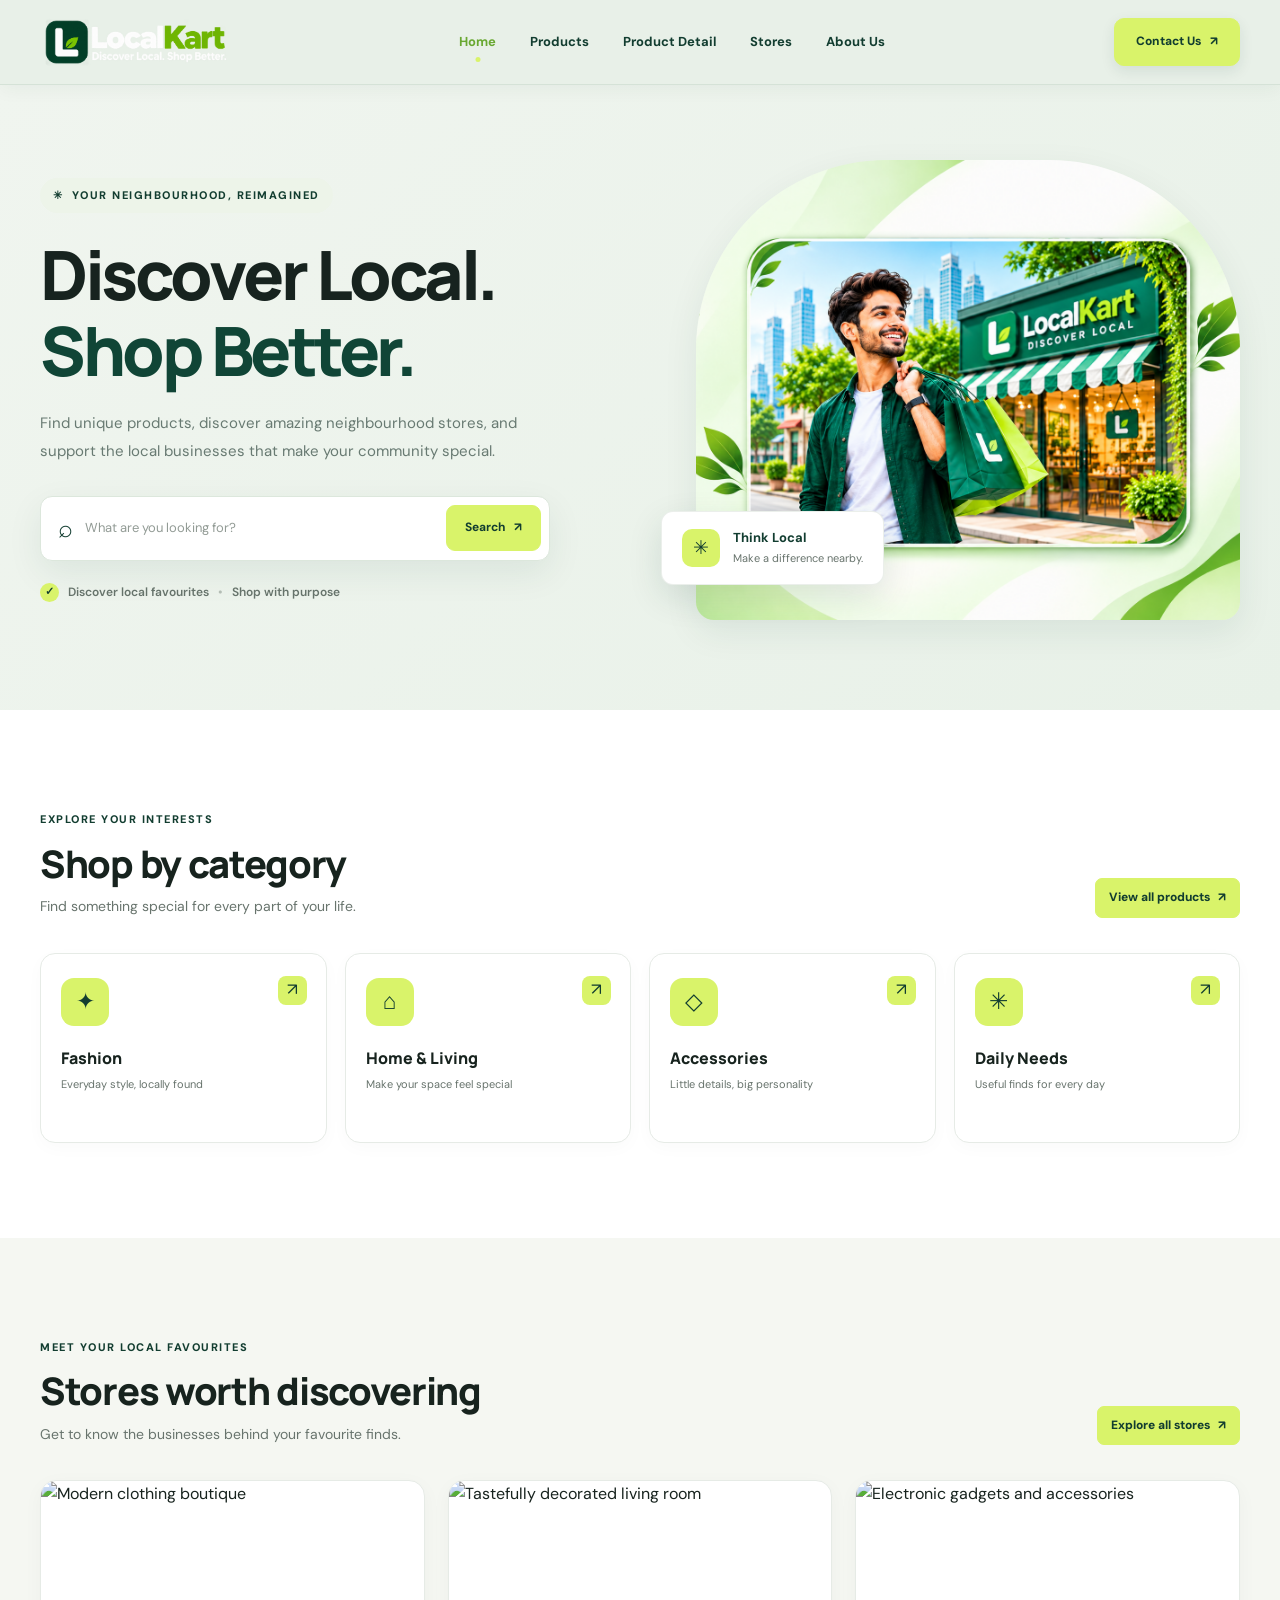
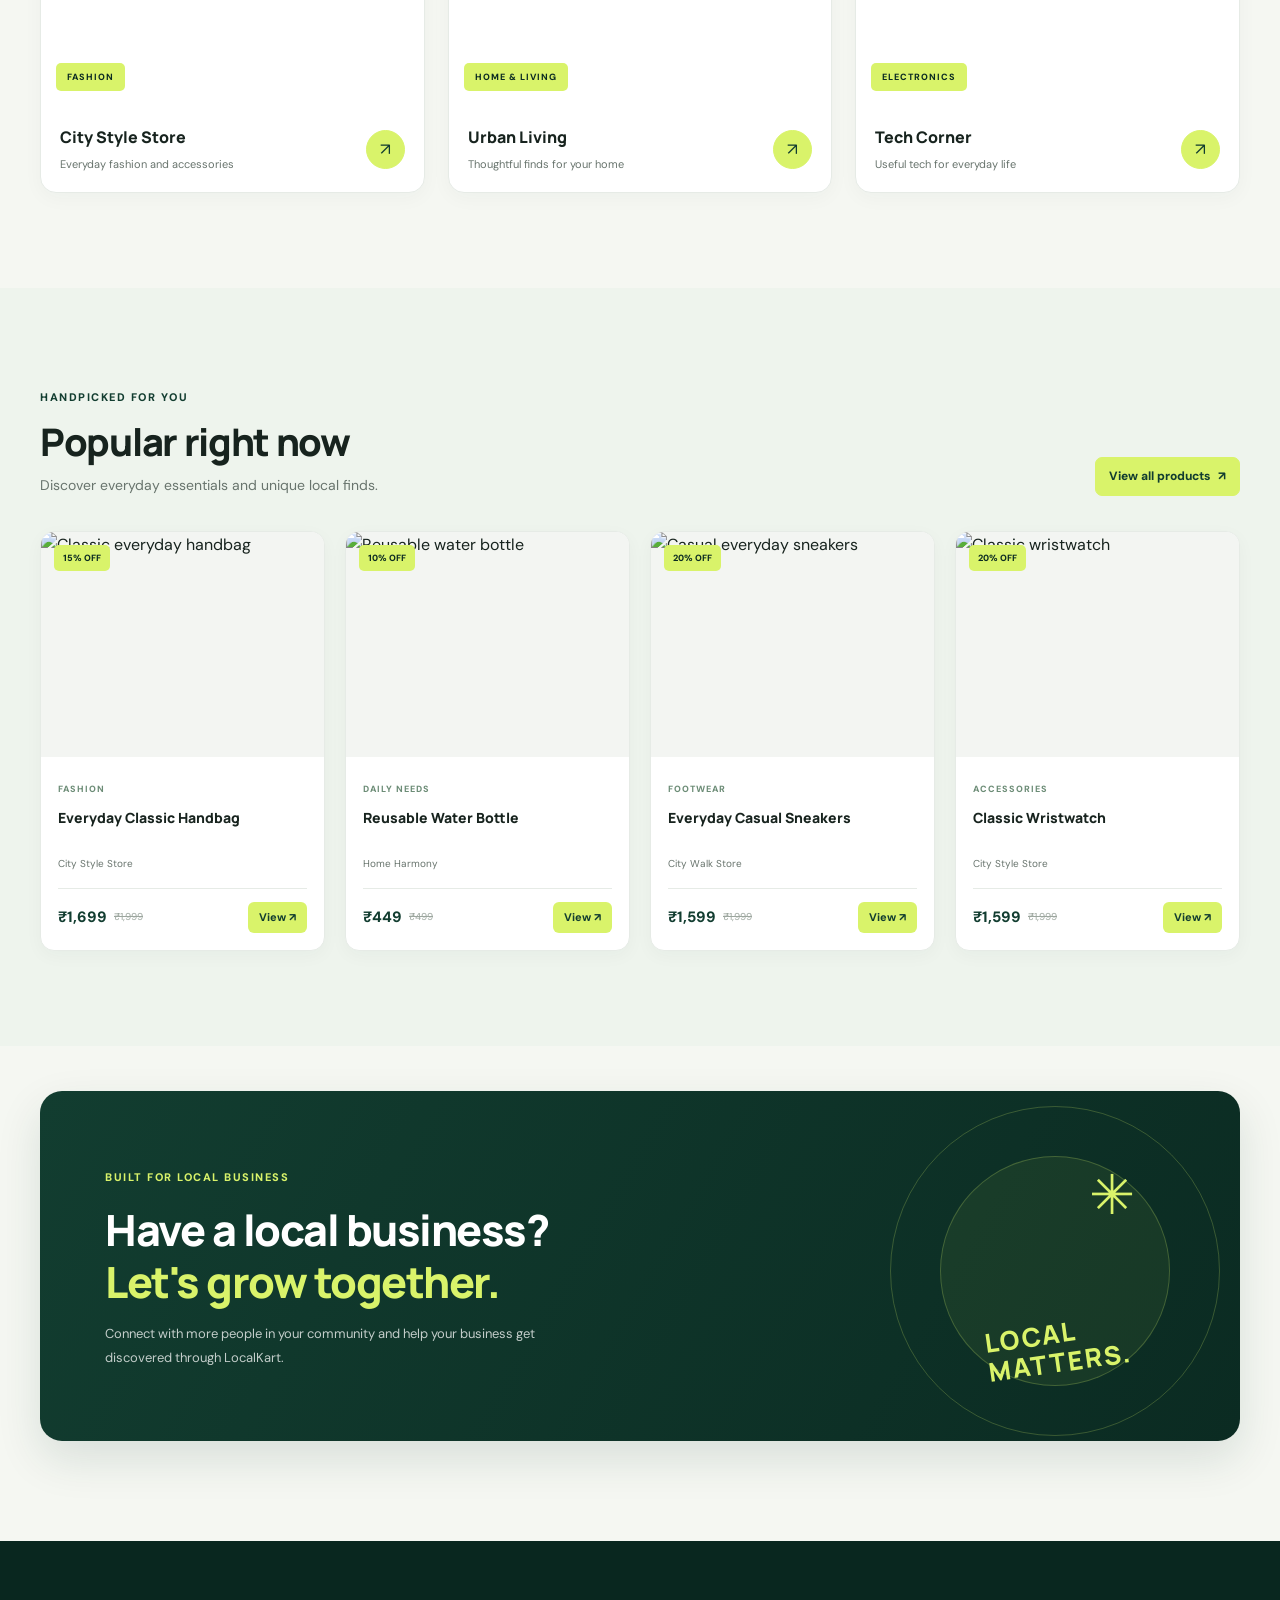
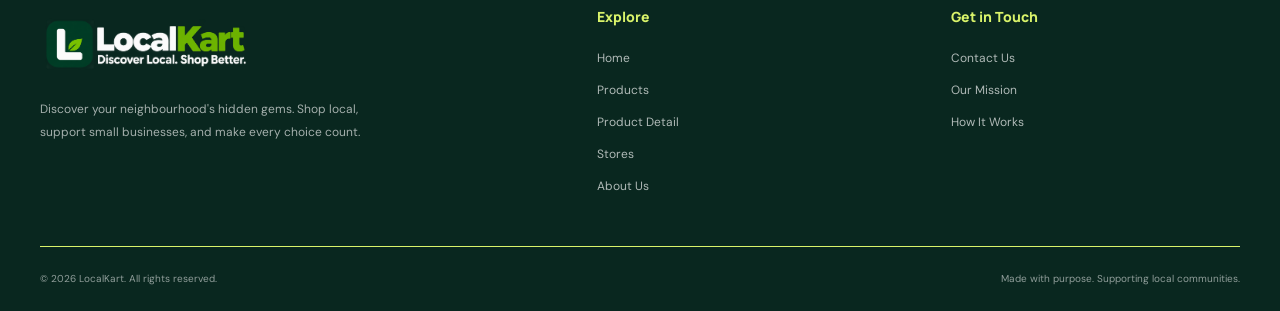
==== index.html @ 76fe4173 "local\ kart first commit" ====
<!DOCTYPE html>
<html lang="en">

<head>
  <meta charset="UTF-8">
  <meta name="viewport" content="width=device-width, initial-scale=1.0">

  <meta name="description" content="Discover LocalKart — explore local stores, discover unique products, and support businesses in your community.">

  <meta name="theme-color" content="#e8f0e8">

  <title>LocalKart — Discover Local. Shop Better.</title>

  <!-- GOOGLE FONTS -->
  <link rel="preconnect" href="https://fonts.googleapis.com">
  <link rel="preconnect" href="https://fonts.gstatic.com" crossorigin>

  <link href="https://fonts.googleapis.com/css2?family=DM+Sans:wght@400;500;600;700;800&family=Manrope:wght@400;500;600;700;800&display=swap" rel="stylesheet">

  <!-- MAIN CSS -->
  <link rel="stylesheet" href="./css/style.css">
</head>

<body>

  <!-- =====================================
       HEADER
  ====================================== -->

  <header class="site-header">

    <div class="container header-inner">

      <!-- LOGO — LEFT SIDE -->
      <a href="./index.html" class="brand" aria-label="LocalKart Home">

        <img
          src="./image/logo.png"
          alt="LocalKart"
          class="logo-img"
        >

      </a>

      <!-- MOBILE MENU CHECKBOX -->
      <input
        type="checkbox"
        id="menu-toggle"
        class="menu-check"
      >

      <!-- HAMBURGER — RIGHT SIDE -->
      <label
        for="menu-toggle"
        class="menu-toggle"
        aria-label="Toggle navigation menu"
      >

        <span></span>
        <span></span>
        <span></span>

      </label>

      <!-- NAVIGATION -->
      <nav
        class="nav-links"
        id="main-navigation"
        aria-label="Main navigation"
      >

        <a href="./index.html" class="active" aria-current="page">
          Home
        </a>

        <a href="./products.html">
          Products
        </a>

        <a href="./product-details.html">
          Product Detail
        </a>

        <a href="./stores.html">
          Stores
        </a>

        <a href="./about.html">
          About Us
        </a>

      </nav>

      <!-- CONTACT BUTTON -->
      <a href="./about.html#contact" class="nav-cta">
        Contact Us <span aria-hidden="true">↗</span>
      </a>

    </div>

  </header>


  <!-- =====================================
       MAIN CONTENT
  ====================================== -->

  <main>

    <!-- HERO SECTION -->
    <section class="hero-section">

      <div class="container hero-grid">

        <div class="hero-content">

          <span class="eyebrow">
            <span aria-hidden="true">✳</span>
            YOUR NEIGHBOURHOOD, REIMAGINED
          </span>

          <h1>
            Discover Local.<br>
            <span>Shop Better.</span>
          </h1>

          <p class="hero-description">
            Find unique products, discover amazing neighbourhood stores,
            and support the local businesses that make your community special.
          </p>

          <!-- SEARCH -->
          <form
            class="hero-search"
            action="./products.html"
            method="get"
            role="search"
          >

            <label class="visually-hidden" for="home-search">
              Search products
            </label>

            <span class="search-icon" aria-hidden="true">⌕</span>

            <input
              type="search"
              id="home-search"
              name="search"
              placeholder="What are you looking for?"
            >

            <button type="submit" class="button search-button">
              Search <span aria-hidden="true">↗</span>
            </button>

          </form>

          <!-- TRUST -->
          <div class="hero-trust">

            <span aria-hidden="true">✓</span>

            Discover local favourites

            <span class="trust-divider" aria-hidden="true">•</span>

            Shop with purpose

          </div>

        </div>


        <!-- HERO IMAGE -->
        <div class="hero-visual">

          <img
            src="./image/hero-image.png"
            alt="A collection of products from local businesses"
            class="hero-image"
            fetchpriority="high"
          >

          <div class="hero-image-note">

            <span class="note-icon" aria-hidden="true">✳</span>

            <div>

              <strong>Think Local</strong>

              <span>Make a difference nearby.</span>

            </div>

          </div>

        </div>

      </div>

    </section>


    <!-- =====================================
         PRODUCT CATEGORIES
    ====================================== -->

    <section class="categories-section section-padding">

      <div class="container">

        <div class="section-heading">

          <div>

            <span class="eyebrow">
              EXPLORE YOUR INTERESTS
            </span>

            <h2>Shop by category</h2>

            <p>
              Find something special for every part of your life.
            </p>

          </div>

          <a href="./products.html" class="text-link">
            View all products <span aria-hidden="true">↗</span>
          </a>

        </div>


        <div class="category-grid">

          <a href="./products.html?category=fashion" class="category-card">

            <div class="category-icon fashion-icon" aria-hidden="true">
              ✦
            </div>

            <h3>Fashion</h3>

            <p>Everyday style, locally found</p>

            <span class="category-arrow" aria-hidden="true">↗</span>

          </a>


          <a href="./products.html?category=home" class="category-card">

            <div class="category-icon home-icon" aria-hidden="true">
              ⌂
            </div>

            <h3>Home &amp; Living</h3>

            <p>Make your space feel special</p>

            <span class="category-arrow" aria-hidden="true">↗</span>

          </a>


          <a href="./products.html?category=accessories" class="category-card">

            <div class="category-icon accessories-icon" aria-hidden="true">
              ◇
            </div>

            <h3>Accessories</h3>

            <p>Little details, big personality</p>

            <span class="category-arrow" aria-hidden="true">↗</span>

          </a>


          <a href="./products.html?category=daily-needs" class="category-card">

            <div class="category-icon daily-icon" aria-hidden="true">
              ✳
            </div>

            <h3>Daily Needs</h3>

            <p>Useful finds for every day</p>

            <span class="category-arrow" aria-hidden="true">↗</span>

          </a>

        </div>

      </div>

    </section>


    <!-- =====================================
         FEATURED STORES
    ====================================== -->

    <section class="stores-section section-padding">

      <div class="container">

        <div class="section-heading">

          <div>

            <span class="eyebrow">
              MEET YOUR LOCAL FAVOURITES
            </span>

            <h2>Stores worth discovering</h2>

            <p>
              Get to know the businesses behind your favourite finds.
            </p>

          </div>

          <a href="./stores.html" class="text-link">
            Explore all stores <span aria-hidden="true">↗</span>
          </a>

        </div>


        <div class="featured-store-grid">

          <!-- STORE 1 -->
          <article class="featured-store-card">

            <a
              href="./stores.html"
              class="store-image-link"
              aria-label="Explore City Style Store"
            >

              <img
                src="https://images.unsplash.com/photo-1441986300917-64674bd600d8?auto=format&fit=crop&w=900&q=85"
                alt="Modern clothing boutique"
                loading="lazy"
              >

              <span class="store-tag">FASHION</span>

            </a>

            <div class="featured-store-info">

              <div>

                <h3>City Style Store</h3>

                <p>Everyday fashion and accessories</p>

              </div>

              <a
                href="./stores.html"
                class="round-arrow"
                aria-label="View stores"
              >
                ↗
              </a>

            </div>

          </article>


          <!-- STORE 2 -->
          <article class="featured-store-card">

            <a
              href="./stores.html"
              class="store-image-link"
              aria-label="Explore Urban Living"
            >

              <img
                src="https://images.unsplash.com/photo-1600210492486-724fe5c67fb0?auto=format&fit=crop&w=900&q=85"
                alt="Tastefully decorated living room"
                loading="lazy"
              >

              <span class="store-tag">HOME &amp; LIVING</span>

            </a>

            <div class="featured-store-info">

              <div>

                <h3>Urban Living</h3>

                <p>Thoughtful finds for your home</p>

              </div>

              <a
                href="./stores.html"
                class="round-arrow"
                aria-label="View stores"
              >
                ↗
              </a>

            </div>

          </article>


          <!-- STORE 3 -->
          <article class="featured-store-card">

            <a
              href="./stores.html"
              class="store-image-link"
              aria-label="Explore Tech Corner"
            >

              <img
                src="https://images.unsplash.com/photo-1498049794561-7780e7231661?auto=format&fit=crop&w=900&q=85"
                alt="Electronic gadgets and accessories"
                loading="lazy"
              >

              <span class="store-tag">ELECTRONICS</span>

            </a>

            <div class="featured-store-info">

              <div>

                <h3>Tech Corner</h3>

                <p>Useful tech for everyday life</p>

              </div>

              <a
                href="./stores.html"
                class="round-arrow"
                aria-label="View stores"
              >
                ↗
              </a>

            </div>

          </article>

        </div>

      </div>

    </section>


    <!-- =====================================
         POPULAR PRODUCTS
    ====================================== -->

    <section class="products-section section-padding">

      <div class="container">

        <div class="section-heading">

          <div>

            <span class="eyebrow">
              HANDPICKED FOR YOU
            </span>

            <h2>Popular right now</h2>

            <p>
              Discover everyday essentials and unique local finds.
            </p>

          </div>

          <a href="./products.html" class="text-link">
            View all products <span aria-hidden="true">↗</span>
          </a>

        </div>


        <div class="popular-product-grid">

          <!-- PRODUCT 1 -->
          <article class="product-card">

            <a
              href="./product-details.html?product=handbag"
              class="product-image-link"
              aria-label="View Everyday Classic Handbag"
            >

              <img
                src="https://images.unsplash.com/photo-1584917865442-de89df76afd3?auto=format&fit=crop&w=700&q=85"
                alt="Classic everyday handbag"
                loading="lazy"
              >

              <span class="discount-badge">15% OFF</span>

            </a>

            <div class="product-card-info">

              <span class="product-category">FASHION</span>

              <h3>
                <a href="./product-details.html?product=handbag">
                  Everyday Classic Handbag
                </a>
              </h3>

              <p class="product-store">City Style Store</p>

              <div class="product-price-row">

                <div class="product-price">

                  <strong>₹1,699</strong>

                  <del>₹1,999</del>

                </div>

                <a
                  href="./product-details.html?product=handbag"
                  class="product-view-link"
                >
                  View ↗
                </a>

              </div>

            </div>

          </article>


          <!-- PRODUCT 2 -->
          <article class="product-card">

            <a
              href="./product-details.html?product=bottle"
              class="product-image-link"
              aria-label="View Reusable Water Bottle"
            >

              <img
                src="https://images.unsplash.com/photo-1602143407151-7111542de6e8?auto=format&fit=crop&w=700&q=85"
                alt="Reusable water bottle"
                loading="lazy"
              >

              <span class="discount-badge">10% OFF</span>

            </a>

            <div class="product-card-info">

              <span class="product-category">DAILY NEEDS</span>

              <h3>
                <a href="./product-details.html?product=bottle">
                  Reusable Water Bottle
                </a>
              </h3>

              <p class="product-store">Home Harmony</p>

              <div class="product-price-row">

                <div class="product-price">

                  <strong>₹449</strong>

                  <del>₹499</del>

                </div>

                <a
                  href="./product-details.html?product=bottle"
                  class="product-view-link"
                >
                  View ↗
                </a>

              </div>

            </div>

          </article>


          <!-- PRODUCT 3 -->
          <article class="product-card">

            <a
              href="./product-details.html?product=sneakers"
              class="product-image-link"
              aria-label="View Everyday Casual Sneakers"
            >

              <img
                src="https://images.unsplash.com/photo-1542291026-7eec264c27ff?auto=format&fit=crop&w=700&q=85"
                alt="Casual everyday sneakers"
                loading="lazy"
              >

              <span class="discount-badge">20% OFF</span>

            </a>

            <div class="product-card-info">

              <span class="product-category">FOOTWEAR</span>

              <h3>
                <a href="./product-details.html?product=sneakers">
                  Everyday Casual Sneakers
                </a>
              </h3>

              <p class="product-store">City Walk Store</p>

              <div class="product-price-row">

                <div class="product-price">

                  <strong>₹1,599</strong>

                  <del>₹1,999</del>

                </div>

                <a
                  href="./product-details.html?product=sneakers"
                  class="product-view-link"
                >
                  View ↗
                </a>

              </div>

            </div>

          </article>


          <!-- PRODUCT 4 -->
          <article class="product-card">

            <a
              href="./product-details.html?product=watch"
              class="product-image-link"
              aria-label="View Classic Wristwatch"
            >

              <img
                src="https://images.unsplash.com/photo-1523275335684-37898b6baf30?auto=format&fit=crop&w=700&q=85"
                alt="Classic wristwatch"
                loading="lazy"
              >

              <span class="discount-badge">20% OFF</span>

            </a>

            <div class="product-card-info">

              <span class="product-category">ACCESSORIES</span>

              <h3>
                <a href="./product-details.html?product=watch">
                  Classic Wristwatch
                </a>
              </h3>

              <p class="product-store">City Style Store</p>

              <div class="product-price-row">

                <div class="product-price">

                  <strong>₹1,599</strong>

                  <del>₹1,999</del>

                </div>

                <a
                  href="./product-details.html?product=watch"
                  class="product-view-link"
                >
                  View ↗
                </a>

              </div>

            </div>

          </article>

        </div>

      </div>

    </section>


    <!-- =====================================
         LOCAL BUSINESS CTA
    ====================================== -->

    <section class="business-cta-section section-padding">

      <div class="container">

        <div class="business-cta">

          <div class="business-cta-content">

            <span class="eyebrow">
              BUILT FOR LOCAL BUSINESS
            </span>

            <h2>
              Have a local business?<br>
              <span>Let's grow together.</span>
            </h2>

            <p>
              Connect with more people in your community and help your
              business get discovered through LocalKart.
            </p>

          </div>


          <div class="business-cta-decoration" aria-hidden="true">

            <span class="decoration-circle circle-one"></span>

            <span class="decoration-circle circle-two"></span>

            <span class="decoration-star">✳</span>

            <span class="decoration-label">
              LOCAL<br>MATTERS.
            </span>

          </div>

        </div>

      </div>

    </section>

  </main>


  <!-- =====================================
       FOOTER
  ====================================== -->

  <footer class="site-footer">

    <div class="container">

      <div class="footer-main">

        <!-- FOOTER BRAND -->
        <div class="footer-brand">

          <a href="./index.html" aria-label="LocalKart Home">

            <img
              src="./image/logo.png"
              alt="LocalKart"
              class="footer-logo"
              loading="lazy"
            >

          </a>

          <p>
            Discover your neighbourhood's hidden gems.
            Shop local, support small businesses, and make every choice count.
          </p>

        </div>


        <!-- FOOTER EXPLORE -->
        <div class="footer-links">

          <h3>Explore</h3>

          <a href="./index.html">Home</a>

          <a href="./products.html">Products</a>

          <a href="./product-details.html">Product Detail</a>

          <a href="./stores.html">Stores</a>

          <a href="./about.html">About Us</a>

        </div>


        <!-- FOOTER CONTACT -->
        <div class="footer-links">

          <h3>Get in Touch</h3>

          <a href="./about.html#contact">Contact Us</a>

          <a href="./about.html#mission">Our Mission</a>

          <a href="./about.html#how-it-works">How It Works</a>

        </div>

      </div>


      <!-- COPYRIGHT -->
      <div class="footer-bottom">

        <p>
          © 2026 LocalKart. All rights reserved.
        </p>

        <p>
          Made with purpose. Supporting local communities.
        </p>

      </div>

    </div>

  </footer>

</body>

</html>
---- css/style.css ----
/* =========================================
   LOCALKART — HOME PAGE STYLESHEET
   Clean, Professional & Responsive
========================================= */

/* 1. DESIGN SYSTEM */
:root {
  --primary: #123d30;
  --primary-dark: #0b2b22;
  --primary-light: #eaf2ed;
  --accent: #d9f36a;

  --text: #17231e;
  --text-light: #68746d;
  --white: #ffffff;
  --background: #f8faf7;
  --border: #e6ebe6;

  --font-body: "DM Sans", sans-serif;
  --font-heading: "Manrope", sans-serif;

  --container: 1200px;
  --radius: 18px;
  --shadow: 0 12px 35px rgba(18, 61, 48, 0.08);
}

/* 2. RESET & GLOBAL */
* {
  margin: 0;
  padding: 0;
  box-sizing: border-box;
}

html {
  scroll-behavior: smooth;
}

body {
  font-family: var(--font-body);
  color: var(--text);
  background: #f5f7f2;
  line-height: 1.6;
  overflow-x: hidden;
}

img {
  display: block;
  max-width: 100%;
}

a {
  color: inherit;
  text-decoration: none;
}

button,
input {
  font: inherit;
}

button,
a {
  -webkit-tap-highlight-color: transparent;
}

.container {
  width: min(var(--container), calc(100% - 48px));
  margin-inline: auto;
}

.section-padding {
  padding: 95px 0;
}

.visually-hidden {
  position: absolute;
  width: 1px;
  height: 1px;
  padding: 0;
  margin: -1px;
  overflow: hidden;
  clip: rect(0, 0, 0, 0);
  white-space: nowrap;
  border: 0;
}

/* 3. BUTTONS & COMMON ELEMENTS */
.button {
  display: inline-flex;
  align-items: center;
  justify-content: center;
  gap: 9px;
  border: none;
  border-radius: 9px;
  background: var(--primary);
  color: var(--white);
  font-weight: 700;
  padding: 13px 22px;
  cursor: pointer;
  transition: 0.25s ease;
}

.button:hover {
  background: var(--primary-dark);
  transform: translateY(-2px);
}

.eyebrow {
  display: inline-flex;
  align-items: center;
  gap: 8px;
  color: var(--primary);
  font-size: 11px;
  font-weight: 800;
  letter-spacing: 1.5px;
  line-height: 1.5;
}

.section-heading {
  display: flex;
  align-items: flex-end;
  justify-content: space-between;
  gap: 25px;
  margin-bottom: 35px;
}

.section-heading h2 {
  margin-top: 10px;
  font-family: var(--font-heading);
  font-size: clamp(27px, 3vw, 38px);
  font-weight: 800;
  letter-spacing: -1.3px;
  line-height: 1.2;
}

.section-heading p {
  margin-top: 9px;
  color: var(--text-light);
  font-size: 14px;
}

.text-link {
  display: inline-flex;
  align-items: center;
  gap: 8px;
  flex-shrink: 0;
  color: var(--primary);
  font-size: 13px;
  font-weight: 700;
  transition: 0.2s ease;
}

.text-link:hover {
  gap: 13px;
  color: #39775e;
}

/* 4. HEADER */
.site-header {
  position: sticky;
  top: 0;
  z-index: 1000;
  width: 100%;
  background: rgba(232, 240, 232, 0.96);
  border-bottom: 1px solid #d5e2d7;
  box-shadow: 0 4px 18px rgba(18, 61, 48, 0.05);
  backdrop-filter: blur(14px);
}

.header-inner {
  min-height: 84px;
  display: flex;
  align-items: center;
  justify-content: space-between;
  gap: 25px;
}

.brand {
  display: flex;
  align-items: center;
  flex-shrink: 0;
}

.logo-img {
  width: 190px;
  height: 65px;
  object-fit: contain;
  object-position: left center;
}

.nav-links {
  display: flex;
  align-items: center;
  justify-content: center;
  gap: 34px;
}

.nav-links a {
  position: relative;
  color: #123d30;
  font-size: 13px;
  font-weight: 700;
  transition: 0.2s ease;
}

.nav-links a:hover,
.nav-links a.active {
  color: #69a832;
}

.nav-links a.active::after {
  position: absolute;
  content: "";
  width: 5px;
  height: 5px;
  left: 50%;
  bottom: -10px;
  border-radius: 50%;
  background: var(--accent);
  transform: translateX(-50%);
}

.nav-cta {
  display: inline-flex;
  align-items: center;
  justify-content: center;
  gap: 9px;
  padding: 13px 21px;
  border: 1px solid #d9f36a;
  border-radius: 10px;
  background: #d9f36a;
  color: #123d30;
  font-size: 12px;
  font-weight: 800;
  box-shadow: 0 5px 14px rgba(18, 61, 48, 0.10);
  transition: all 0.3s ease;
  flex-shrink: 0;
}

.nav-cta:hover {
  background: #123d30;
  color: #ffffff;
  border-color: #123d30;
  transform: translateY(-2px);
}

.nav-cta:hover span {
  color: #d9f36a;
}

/* HAMBURGER — DESKTOP HIDDEN */
.menu-check {
  display: none;
}

.menu-toggle {
  display: none;
}

/* 5. HERO SECTION */
.hero-section {
  position: relative;
  padding: 75px 0 90px;
  background: linear-gradient(
    135deg,
    #f0f5ef 0%,
    #e8f1e8 100%
  );
  overflow: hidden;
}

.hero-grid {
  display: grid;
  grid-template-columns: 1fr 0.92fr;
  align-items: center;
  gap: 65px;
}

.hero-content {
  max-width: 570px;
}

.hero-content .eyebrow {
  padding: 9px 13px;
  border-radius: 30px;
  background: #edf4e9;
}

.hero-content h1 {
  margin-top: 23px;
  font-family: var(--font-heading);
  font-size: clamp(45px, 5.5vw, 68px);
  font-weight: 800;
  letter-spacing: -3.5px;
  line-height: 1.12;
  color: #17231f;
}

.hero-content h1 span {
  color: #104536;
}

.hero-description {
  max-width: 490px;
  margin-top: 22px;
  color: #687a72;
  font-size: 15px;
  line-height: 1.85;
}

.hero-search {
  display: flex;
  align-items: center;
  gap: 12px;
  width: 100%;
  max-width: 510px;
  min-height: 65px;
  margin-top: 30px;
  padding: 7px 8px 7px 17px;
  background: var(--white);
  border: 1px solid #dce7dc;
  border-radius: 12px;
  box-shadow: 0 12px 35px rgba(18, 61, 48, 0.08);
}

.hero-search:focus-within {
  border-color: #91aa83;
  box-shadow: 0 0 0 4px rgba(145, 170, 131, 0.13);
}

.search-icon {
  color: var(--primary);
  font-size: 25px;
  line-height: 1;
}

.hero-search input {
  width: 100%;
  min-width: 0;
  border: none;
  outline: none;
  background: transparent;
  color: var(--text);
  font-size: 13px;
}

.hero-search input::placeholder {
  color: #929b95;
}

.search-button {
  min-width: 95px;
  padding: 12px 17px;
  font-size: 12px;
}

.hero-trust {
  display: flex;
  align-items: center;
  flex-wrap: wrap;
  gap: 9px;
  margin-top: 22px;
  color: #66736b;
  font-size: 12px;
  font-weight: 600;
}

.hero-trust > span:first-child {
  display: inline-grid;
  place-items: center;
  width: 19px;
  height: 19px;
  border-radius: 50%;
  background: var(--accent);
  color: var(--primary);
  font-size: 11px;
}

.trust-divider {
  color: #b4bdb5;
}

.hero-visual {
  position: relative;
  min-width: 0;
}

.hero-image {
  width: 100%;
  height: 460px;
  object-fit: cover;
  border-radius: 190px 190px 18px 18px;
  box-shadow: var(--shadow);
}

.hero-image-note {
  position: absolute;
  left: -35px;
  bottom: 35px;
  display: flex;
  align-items: center;
  gap: 13px;
  padding: 16px 20px;
  border: 1px solid rgba(230, 235, 230, 0.8);
  border-radius: 12px;
  background: var(--white);
  box-shadow: 0 12px 35px rgba(18, 61, 48, 0.12);
}

.note-icon {
  display: grid;
  place-items: center;
  width: 38px;
  height: 38px;
  border-radius: 10px;
  background: var(--accent);
  color: var(--primary);
  font-size: 19px;
}

.hero-image-note div {
  display: flex;
  flex-direction: column;
  gap: 2px;
}

.hero-image-note strong {
  color: var(--primary);
  font-size: 13px;
}

.hero-image-note div span {
  color: var(--text-light);
  font-size: 11px;
}

/* 6. CATEGORIES */
.categories-section {
  background: #ffffff;
}

.category-grid {
  display: grid;
  grid-template-columns: repeat(4, minmax(0, 1fr));
  gap: 18px;
}

.category-card {
  position: relative;
  min-height: 190px;
  padding: 24px 20px;
  border: 1px solid var(--border);
  border-radius: 15px;
  background: var(--white);
  box-shadow: 0 5px 18px rgba(18, 61, 48, 0.025);
  transition: 0.25s ease;
}

.category-card:hover {
  transform: translateY(-6px);
  border-color: #b9cfb9;
  box-shadow: 0 16px 35px rgba(18, 61, 48, 0.09);
}

.category-icon {
  display: grid;
  place-items: center;
  width: 48px;
  height: 48px;
  margin-bottom: 20px;
  border-radius: 13px;
  font-size: 23px;
}

.fashion-icon {
  background: #f7e9e6;
  color: #a75d4c;
}

.home-icon {
  background: #e8f0e7;
  color: #477455;
}

.accessories-icon {
  background: #f2eafa;
  color: #8962a5;
}

.daily-icon {
  background: #f8f1dc;
  color: #a17b2b;
}

.category-card h3 {
  font-family: var(--font-heading);
  font-size: 16px;
  font-weight: 800;
}

.category-card p {
  margin-top: 5px;
  padding-right: 12px;
  color: var(--text-light);
  font-size: 11px;
}

.category-arrow {
  position: absolute;
  top: 22px;
  right: 19px;
  color: #9aa69d;
  font-size: 17px;
  transition: 0.2s ease;
}

.category-card:hover .category-arrow {
  color: var(--primary);
  transform: translate(3px, -3px);
}

/* 7. FEATURED STORES */
.stores-section {
  background: #f5f7f2;
}

.featured-store-grid {
  display: grid;
  grid-template-columns: repeat(3, minmax(0, 1fr));
  gap: 23px;
}

.featured-store-card {
  min-width: 0;
  overflow: hidden;
  border: 1px solid var(--border);
  border-radius: 16px;
  background: var(--white);
  box-shadow: 0 5px 20px rgba(18, 61, 48, 0.035);
  transition: 0.25s ease;
}

.featured-store-card:hover {
  transform: translateY(-5px);
  box-shadow: 0 16px 35px rgba(18, 61, 48, 0.10);
}

.store-image-link {
  position: relative;
  display: block;
  height: 225px;
  overflow: hidden;
}

.store-image-link img {
  width: 100%;
  height: 100%;
  object-fit: cover;
  transition: transform 0.5s ease;
}

.featured-store-card:hover .store-image-link img {
  transform: scale(1.06);
}

.store-tag {
  position: absolute;
  left: 15px;
  bottom: 15px;
  padding: 7px 11px;
  border-radius: 5px;
  background: var(--accent);
  color: var(--primary-dark);
  font-size: 9px;
  font-weight: 800;
  letter-spacing: 1px;
}

.featured-store-info {
  display: flex;
  align-items: center;
  justify-content: space-between;
  gap: 12px;
  padding: 19px;
}

.featured-store-info h3 {
  font-family: var(--font-heading);
  font-size: 16px;
  font-weight: 800;
}

.featured-store-info p {
  margin-top: 5px;
  color: var(--text-light);
  font-size: 11px;
}

.round-arrow {
  display: grid;
  place-items: center;
  flex-shrink: 0;
  width: 39px;
  height: 39px;
  border: 1px solid var(--border);
  border-radius: 50%;
  color: var(--primary);
  font-size: 17px;
  transition: 0.25s ease;
}

.round-arrow:hover {
  background: var(--primary);
  color: var(--white);
  border-color: var(--primary);
}

/* 8. POPULAR PRODUCTS */
.products-section {
  background: #eef4ed;
}

.popular-product-grid {
  display: grid;
  grid-template-columns: repeat(4, minmax(0, 1fr));
  gap: 20px;
}

.product-card {
  min-width: 0;
  overflow: hidden;
  border: 1px solid var(--border);
  border-radius: 14px;
  background: var(--white);
  box-shadow: 0 5px 18px rgba(18, 61, 48, 0.035);
  transition: 0.25s ease;
}

.product-card:hover {
  transform: translateY(-5px);
  box-shadow: 0 16px 35px rgba(18, 61, 48, 0.10);
}

.product-image-link {
  position: relative;
  display: block;
  height: 225px;
  overflow: hidden;
  background: #f3f5f2;
}

.product-image-link img {
  width: 100%;
  height: 100%;
  object-fit: cover;
  transition: transform 0.5s ease;
}

.product-card:hover .product-image-link img {
  transform: scale(1.06);
}

.discount-badge {
  position: absolute;
  top: 13px;
  left: 13px;
  padding: 6px 9px;
  border-radius: 5px;
  background: var(--accent);
  color: var(--primary-dark);
  font-size: 9px;
  font-weight: 800;
}

.product-card-info {
  padding: 17px;
}

.product-category {
  color: #6c8c76;
  font-size: 9px;
  font-weight: 800;
  letter-spacing: 1px;
}

.product-card-info h3 {
  min-height: 44px;
  margin-top: 7px;
  font-family: var(--font-heading);
  font-size: 14px;
  font-weight: 800;
  line-height: 1.5;
}

.product-card-info h3 a:hover {
  color: #477455;
}

.product-store {
  margin-top: 5px;
  color: var(--text-light);
  font-size: 10px;
}

.product-price-row {
  display: flex;
  align-items: center;
  justify-content: space-between;
  gap: 8px;
  margin-top: 16px;
  padding-top: 13px;
  border-top: 1px solid var(--border);
}

.product-price {
  display: flex;
  align-items: center;
  flex-wrap: wrap;
  gap: 7px;
}

.product-price strong {
  color: var(--primary);
  font-size: 15px;
  font-weight: 800;
}

.product-price del {
  color: #9ca69e;
  font-size: 10px;
}

.product-view-link {
  flex-shrink: 0;
  color: var(--primary);
  font-size: 11px;
  font-weight: 800;
}

.product-view-link:hover {
  text-decoration: underline;
}

/* 9. LOCAL BUSINESS CTA */
.business-cta-section {
  padding-top: 45px;
  padding-bottom: 100px;
  background: #f5f7f2;
}

.business-cta {
  position: relative;
  display: flex;
  align-items: center;
  justify-content: space-between;
  min-height: 350px;
  padding: 55px 65px;
  overflow: hidden;
  border-radius: 22px;
  background: linear-gradient(120deg, #123d30 0%, #0b2b22 100%);
  color: var(--white);
  box-shadow: 0 18px 45px rgba(18, 61, 48, 0.12);
}

.business-cta-content {
  position: relative;
  z-index: 2;
  max-width: 590px;
}

.business-cta .eyebrow {
  color: var(--accent);
}

.business-cta h2 {
  margin-top: 15px;
  font-family: var(--font-heading);
  font-size: clamp(30px, 4vw, 43px);
  font-weight: 800;
  letter-spacing: -1.5px;
  line-height: 1.2;
}

.business-cta h2 span {
  color: var(--accent);
}

.business-cta-content p {
  max-width: 490px;
  margin-top: 15px;
  color: rgba(255, 255, 255, 0.75);
  font-size: 13px;
  line-height: 1.8;
}

.business-cta-button {
  display: none !important;
}

.business-cta-decoration {
  position: absolute;
  top: 0;
  right: 0;
  width: 42%;
  height: 100%;
  pointer-events: none;
}

.decoration-circle {
  position: absolute;
  display: block;
  border: 1px solid rgba(217, 243, 106, 0.22);
  border-radius: 50%;
}

.circle-one {
  width: 330px;
  height: 330px;
  top: 15px;
  right: 20px;
}

.circle-two {
  width: 230px;
  height: 230px;
  top: 65px;
  right: 70px;
  background: rgba(217, 243, 106, 0.06);
}

.decoration-star {
  position: absolute;
  top: 60px;
  right: 105px;
  color: var(--accent);
  font-size: 55px;
}

.decoration-label {
  position: absolute;
  right: 110px;
  bottom: 65px;
  color: var(--accent);
  font-family: var(--font-heading);
  font-size: 26px;
  font-weight: 800;
  line-height: 1.1;
  letter-spacing: 2px;
  transform: rotate(-8deg);
}

/* 10. FOOTER */
.site-footer {
  padding-top: 65px;
  background: #09271f;
  color: var(--white);
}

.footer-main {
  display: grid;
  grid-template-columns: 1.7fr 1fr 1fr;
  gap: 65px;
  padding-bottom: 50px;
}

.footer-brand {
  max-width: 370px;
}

.footer-logo {
  width: 210px;
  height: 75px;
  object-fit: contain;
  object-position: left center;
}

.footer-brand p {
  max-width: 330px;
  margin-top: 17px;
  color: rgba(255, 255, 255, 0.63);
  font-size: 12px;
  line-height: 1.9;
}

.footer-links {
  display: flex;
  flex-direction: column;
  align-items: flex-start;
  gap: 13px;
}

.footer-links h3 {
  margin-bottom: 7px;
  color: var(--accent);
  font-family: var(--font-heading);
  font-size: 14px;
  font-weight: 800;
}

.footer-links a {
  color: rgba(255, 255, 255, 0.68);
  font-size: 12px;
  transition: 0.2s ease;
}

.footer-links a:hover {
  color: var(--accent);
  transform: translateX(3px);
}

.footer-bottom {
  display: flex;
  align-items: center;
  justify-content: space-between;
  gap: 20px;
  min-height: 65px;
  border-top: 1px solid rgba(255, 255, 255, 0.13);
}

.footer-bottom p {
  color: rgba(255, 255, 255, 0.55);
  font-size: 10px;
}

/* =========================================
   RESPONSIVE DESIGN
========================================= */

/* TABLET */
@media (max-width: 1000px) {
  .header-inner {
    gap: 14px;
  }

  .logo-img {
    width: 155px;
  }

  .nav-links {
    gap: 16px;
  }

  .nav-links a {
    font-size: 12px;
  }

  .nav-cta {
    padding: 11px 14px;
  }

  .hero-grid {
    gap: 35px;
  }

  .hero-image {
    height: 390px;
  }

  .category-grid {
    grid-template-columns: repeat(2, minmax(0, 1fr));
  }

  .popular-product-grid {
    grid-template-columns: repeat(2, minmax(0, 1fr));
  }

  .product-image-link {
    height: 250px;
  }

  .footer-main {
    gap: 35px;
  }
}

/* =========================================
   MOBILE HEADER & NAVIGATION
   CSS ONLY — NO JAVASCRIPT
========================================= */

@media (max-width: 760px) {

  .section-padding {
    padding: 70px 0;
  }

  /* HEADER LAYOUT */

  .header-inner {
    position: relative;
    display: flex;
    flex-wrap: nowrap;
    align-items: center;
    justify-content: space-between;
    gap: 10px;
    min-height: 68px;
    padding-top: 5px;
    padding-bottom: 5px;
  }

  /* LOGO — LEFT */

  .brand {
    order: 1;
    display: flex;
    align-items: center;
    flex-shrink: 0;
    margin-right: auto;
  }

  .logo-img {
    width: 145px;
    height: 52px;
    object-fit: contain;
    object-position: left center;
  }

  /* HIDDEN CHECKBOX */

  .menu-check {
    display: block;
    position: absolute;
    width: 1px;
    height: 1px;
    opacity: 0;
    overflow: hidden;
    pointer-events: none;
  }

  /* HAMBURGER — RIGHT */

  .menu-toggle {
    order: 2;
    display: flex;
    flex-shrink: 0;
    flex-direction: column;
    align-items: center;
    justify-content: center;
    gap: 5px;

    width: 42px;
    height: 42px;

    margin-left: auto;
    margin-right: 2px;
    margin-top: 7px;

    padding: 9px;

    border: 1px solid #d5e2d7;
    border-radius: 9px;

    background: #ffffff;
    box-shadow: 0 4px 12px rgba(18, 61, 48, 0.08);

    cursor: pointer;
    z-index: 1002;
  }

  .menu-toggle span {
    display: block;
    width: 21px;
    height: 2.5px;
    border-radius: 5px;
    background: #123d30;
    transition: 0.3s ease;
  }

  .menu-toggle:hover {
    background: #edf3e8;
  }

  /* HAMBURGER TO CROSS */

  .menu-check:checked + .menu-toggle span:first-child {
    transform: translateY(7.5px) rotate(45deg);
  }

  .menu-check:checked + .menu-toggle span:nth-child(2) {
    opacity: 0;
  }

  .menu-check:checked + .menu-toggle span:last-child {
    transform: translateY(-7.5px) rotate(-45deg);
  }

  /* HIDE CONTACT BUTTON */

  .nav-cta {
    display: none;
  }

  /* NAVIGATION DROPDOWN */

  .nav-links {
    display: none;
    position: absolute;
    top: calc(100% + 5px);
    left: 0;
    right: 0;
    z-index: 1001;

    flex-direction: column;
    align-items: stretch;
    justify-content: flex-start;
    gap: 0;

    margin: 0;
    padding: 9px;

    border: 1px solid #dce7dc;
    border-radius: 12px;

    background: #ffffff;
    box-shadow: 0 12px 28px rgba(18, 61, 48, 0.12);
  }

  .menu-check:checked ~ .nav-links {
    display: flex;
  }

  .nav-links a {
    display: block;
    width: 100%;
    padding: 13px 12px;

    border-bottom: 1px solid #edf1ed;

    color: #123d30;
    font-size: 13px;
    font-weight: 700;
  }

  .nav-links a:last-child {
    border-bottom: none;
  }

  .nav-links a.active {
    color: #69a832;
  }

  .nav-links a.active::after {
    display: none;
  }

  .nav-links a:hover {
    padding-left: 17px;
    background: #edf3e8;
    color: #69a832;
  }

  .menu-check:focus-visible + .menu-toggle {
    outline: 2px solid #78914d;
    outline-offset: 3px;
  }

  /* HERO */

  .hero-section {
    padding: 55px 0 70px;
  }

  .hero-grid {
    grid-template-columns: 1fr;
    gap: 45px;
  }

  .hero-content {
    max-width: 100%;
  }

  .hero-content h1 {
    font-size: clamp(42px, 9vw, 58px);
    letter-spacing: -2px;
  }

  .hero-description {
    max-width: 550px;
  }

  .hero-visual {
    width: min(100%, 540px);
    margin-inline: auto;
  }

  .hero-image {
    height: 390px;
    border-radius: 150px 150px 18px 18px;
  }

  .hero-image-note {
    left: 12px;
  }

  /* FEATURED STORES */

  .featured-store-grid {
    grid-template-columns: repeat(2, minmax(0, 1fr));
  }

  .store-image-link {
    height: 190px;
  }

  /* BUSINESS CTA */

  .business-cta {
    padding: 45px 35px;
  }

  .business-cta-decoration {
    opacity: 0.45;
  }

  /* FOOTER */

  .footer-main {
    grid-template-columns: 1.4fr 1fr;
    gap: 35px;
  }

  .footer-brand {
    grid-column: 1 / -1;
  }
}

/* MOBILE — SMALL SCREENS */
@media (max-width: 520px) {

  .container {
    width: calc(100% - 32px);
  }

  .section-padding {
    padding: 58px 0;
  }

  .section-heading {
    align-items: flex-start;
    flex-direction: column;
    gap: 13px;
    margin-bottom: 25px;
  }

  .section-heading h2 {
    font-size: 27px;
  }

  .section-heading p {
    font-size: 12px;
  }

  .text-link {
    font-size: 12px;
  }

  /* HERO */

  .hero-section {
    padding: 45px 0 55px;
  }

  .hero-content h1 {
    margin-top: 18px;
    font-size: 43px;
    letter-spacing: -2px;
  }

  .hero-description {
    margin-top: 16px;
    font-size: 13px;
  }

  .hero-search {
    min-height: 58px;
    gap: 8px;
    padding-left: 12px;
  }

  .hero-search input {
    font-size: 11px;
  }

  .search-button {
    min-width: auto;
    padding: 11px 13px;
    font-size: 11px;
  }

  .hero-trust {
    font-size: 10px;
  }

  .hero-image {
    height: 310px;
    border-radius: 120px 120px 15px 15px;
  }

  .hero-image-note {
    bottom: 18px;
    gap: 9px;
    padding: 11px 13px;
  }

  .note-icon {
    width: 32px;
    height: 32px;
    font-size: 16px;
  }

  .hero-image-note strong {
    font-size: 11px;
  }

  .hero-image-note div span {
    font-size: 9px;
  }

  /* CATEGORIES */

  .category-grid {
    grid-template-columns: repeat(2, minmax(0, 1fr));
    gap: 12px;
  }

  .category-card {
    min-height: 160px;
    padding: 17px 13px;
  }

  .category-icon {
    width: 40px;
    height: 40px;
    margin-bottom: 14px;
    font-size: 19px;
  }

  .category-card h3 {
    font-size: 13px;
  }

  .category-card p {
    font-size: 10px;
  }

  .category-arrow {
    top: 15px;
    right: 13px;
    font-size: 14px;
  }

  /* FEATURED STORES */

  .featured-store-grid {
    grid-template-columns: 1fr;
    gap: 17px;
  }

  .store-image-link {
    height: 220px;
  }

  .featured-store-info {
    padding: 15px;
  }

  .featured-store-info h3 {
    font-size: 15px;
  }

  /* PRODUCTS */

  .popular-product-grid {
    grid-template-columns: repeat(2, minmax(0, 1fr));
    gap: 12px;
  }

  .product-image-link {
    height: 175px;
  }

  .product-card-info {
    padding: 12px;
  }

  .product-card-info h3 {
    min-height: 48px;
    font-size: 12px;
  }

  .product-price-row {
    align-items: flex-start;
    flex-direction: column;
    gap: 8px;
    margin-top: 12px;
  }

  .product-price strong {
    font-size: 13px;
  }

  .product-view-link {
    font-size: 10px;
  }

  .discount-badge {
    top: 9px;
    left: 9px;
    padding: 5px 7px;
    font-size: 8px;
  }

  /* BUSINESS CTA */

  .business-cta-section {
    padding-top: 25px;
    padding-bottom: 65px;
  }

  .business-cta {
    min-height: 330px;
    padding: 35px 23px;
    border-radius: 16px;
  }

  .business-cta h2 {
    font-size: 29px;
  }

  .business-cta-content p {
    font-size: 11px;
  }

  .business-cta-decoration {
    width: 100%;
    opacity: 0.22;
  }

  .circle-one {
    right: -120px;
  }

  .circle-two {
    right: -70px;
  }

  .decoration-star {
    right: 40px;
  }

  .decoration-label {
    right: 45px;
  }

  /* FOOTER */

  .site-footer {
    padding-top: 45px;
  }

  .footer-main {
    grid-template-columns: 1fr 1fr;
    gap: 30px 18px;
    padding-bottom: 35px;
  }

  .footer-brand {
    grid-column: 1 / -1;
  }

  .footer-logo {
    width: 185px;
    height: 65px;
  }

  .footer-brand p {
    font-size: 11px;
  }

  .footer-links h3 {
    font-size: 12px;
  }

  .footer-links a {
    font-size: 11px;
  }

  .footer-bottom {
    align-items: flex-start;
    flex-direction: column;
    justify-content: center;
    gap: 6px;
    padding: 15px 0;
  }

  .footer-bottom p {
    font-size: 9px;
  }
}

/* EXTRA SMALL MOBILE */
@media (max-width: 360px) {

  .container {
    width: calc(100% - 24px);
  }

  .logo-img {
    width: 125px;
  }

  .menu-toggle {
    width: 40px;
    height: 40px;
    margin-top: 7px;
  }

  .hero-content h1 {
    font-size: 36px;
  }

  .hero-image {
    height: 250px;
  }

  .category-card {
    padding: 14px 10px;
  }

  .product-image-link {
    height: 140px;
  }

  .product-card-info {
    padding: 9px;
  }

  .product-card-info h3 {
    font-size: 11px;
  }

  .footer-main {
    gap: 25px 12px;
  }
}

/* REDUCED MOTION */
@media (prefers-reduced-motion: reduce) {
  *,
  *::before,
  *::after {
    scroll-behavior: auto !important;
    transition-duration: 0.01ms !important;
    animation-duration: 0.01ms !important;
  }
}



/* =========================================
   LOCALKART — YELLOW & GREEN BUTTON UPDATES
========================================= */

/* SEARCH BUTTON */

.search-button {
    background: var(--accent);
    color: var(--primary);
    border: 1px solid var(--accent);
    transition: all 0.3s ease;
}

.search-button:hover {
    background: var(--primary);
    color: var(--white);
    border-color: var(--primary);
    transform: translateY(-2px);
}


/* VIEW ALL PRODUCTS & EXPLORE ALL STORES */

.text-link {
    display: inline-flex;
    align-items: center;
    justify-content: center;
    gap: 8px;

    padding: 10px 15px;

    border: 1px solid var(--accent);
    border-radius: 7px;

    background: var(--accent);
    color: var(--primary);

    font-size: 12px;
    font-weight: 800;

    transition: all 0.3s ease;
}

.text-link:hover {
    gap: 11px;

    background: var(--primary);
    color: var(--white);

    border-color: var(--primary);

    transform: translateY(-2px);
}


/* CATEGORY ICONS */

.category-icon {
    background: var(--accent);
    color: var(--primary);
}


/* REMOVE OLD CATEGORY ICON COLORS */

.fashion-icon,
.home-icon,
.accessories-icon,
.daily-icon {
    background: var(--accent);
    color: var(--primary);
}


/* CATEGORY ARROW */

.category-arrow {
    color: var(--primary);
}

.category-card:hover .category-arrow {
    color: var(--primary);
}


/* MOBILE BUTTON ADJUSTMENT */

@media (max-width: 520px) {

    .text-link {
        padding: 9px 12px;
        font-size: 11px;
    }

}
/* =========================================
   LOCALKART — YELLOW ARROW & VIEW DESIGN
========================================= */

/* VIEW ALL PRODUCTS / EXPLORE ALL STORES */

.text-link {
  display: inline-flex;
  align-items: center;
  justify-content: center;
  gap: 8px;
  padding: 9px 13px;
  border-radius: 7px;
  background: #d9f36a;
  color: #123d30;
  font-weight: 800;
  transition: all 0.25s ease;
}

.text-link:hover {
  background: #123d30;
  color: #d9f36a;
  gap: 11px;
}

/* CATEGORY ARROWS */

.category-arrow {
  display: grid;
  place-items: center;
  width: 29px;
  height: 29px;
  border-radius: 8px;
  background: #d9f36a;
  color: #123d30;
  transition: all 0.25s ease;
}

.category-card:hover .category-arrow {
  background: #123d30;
  color: #d9f36a;
}

/* STORE ROUND ARROWS */

.round-arrow {
  background: #d9f36a;
  border: 1px solid #d9f36a;
  color: #123d30;
  transition: all 0.25s ease;
}

.round-arrow:hover {
  background: #123d30;
  border-color: #123d30;
  color: #d9f36a;
}

/* PRODUCT VIEW LINK */

.product-view-link {
  display: inline-flex;
  align-items: center;
  justify-content: center;
  gap: 5px;
  padding: 7px 11px;
  border-radius: 6px;
  background: #d9f36a;
  color: #123d30;
  font-size: 11px;
  font-weight: 800;
  transition: all 0.25s ease;
}

.product-view-link:hover {
  background: #123d30;
  color: #d9f36a;
  text-decoration: none;
}







/* FOOTER BOTTOM LINE — YELLOW */

.footer-bottom {
  border-top: 1px solid var(--accent);
}







/* GREEN HOVER — WHITE TEXT */

.search-button:hover,
.text-link:hover,
.product-view-link:hover {
    color: #ffffff !important;
}

.product-view-link:hover span {
    color: #d9f36a !important;
}

.category-arrow:hover,
.round-arrow:hover {
    background: #123d30 !important;
    color: #ffffff !important;
}

.category-arrow:hover span,
.round-arrow:hover span {
    color: #ffffff !important;
}


/* CATEGORY CARD — HOVER ARROW WHITE */

.category-card:hover .category-arrow {
    background: #0b2b22 !important;
    color: #ffffff !important;
}

.category-card:hover .category-arrow span {
    color: #ffffff !important;
}
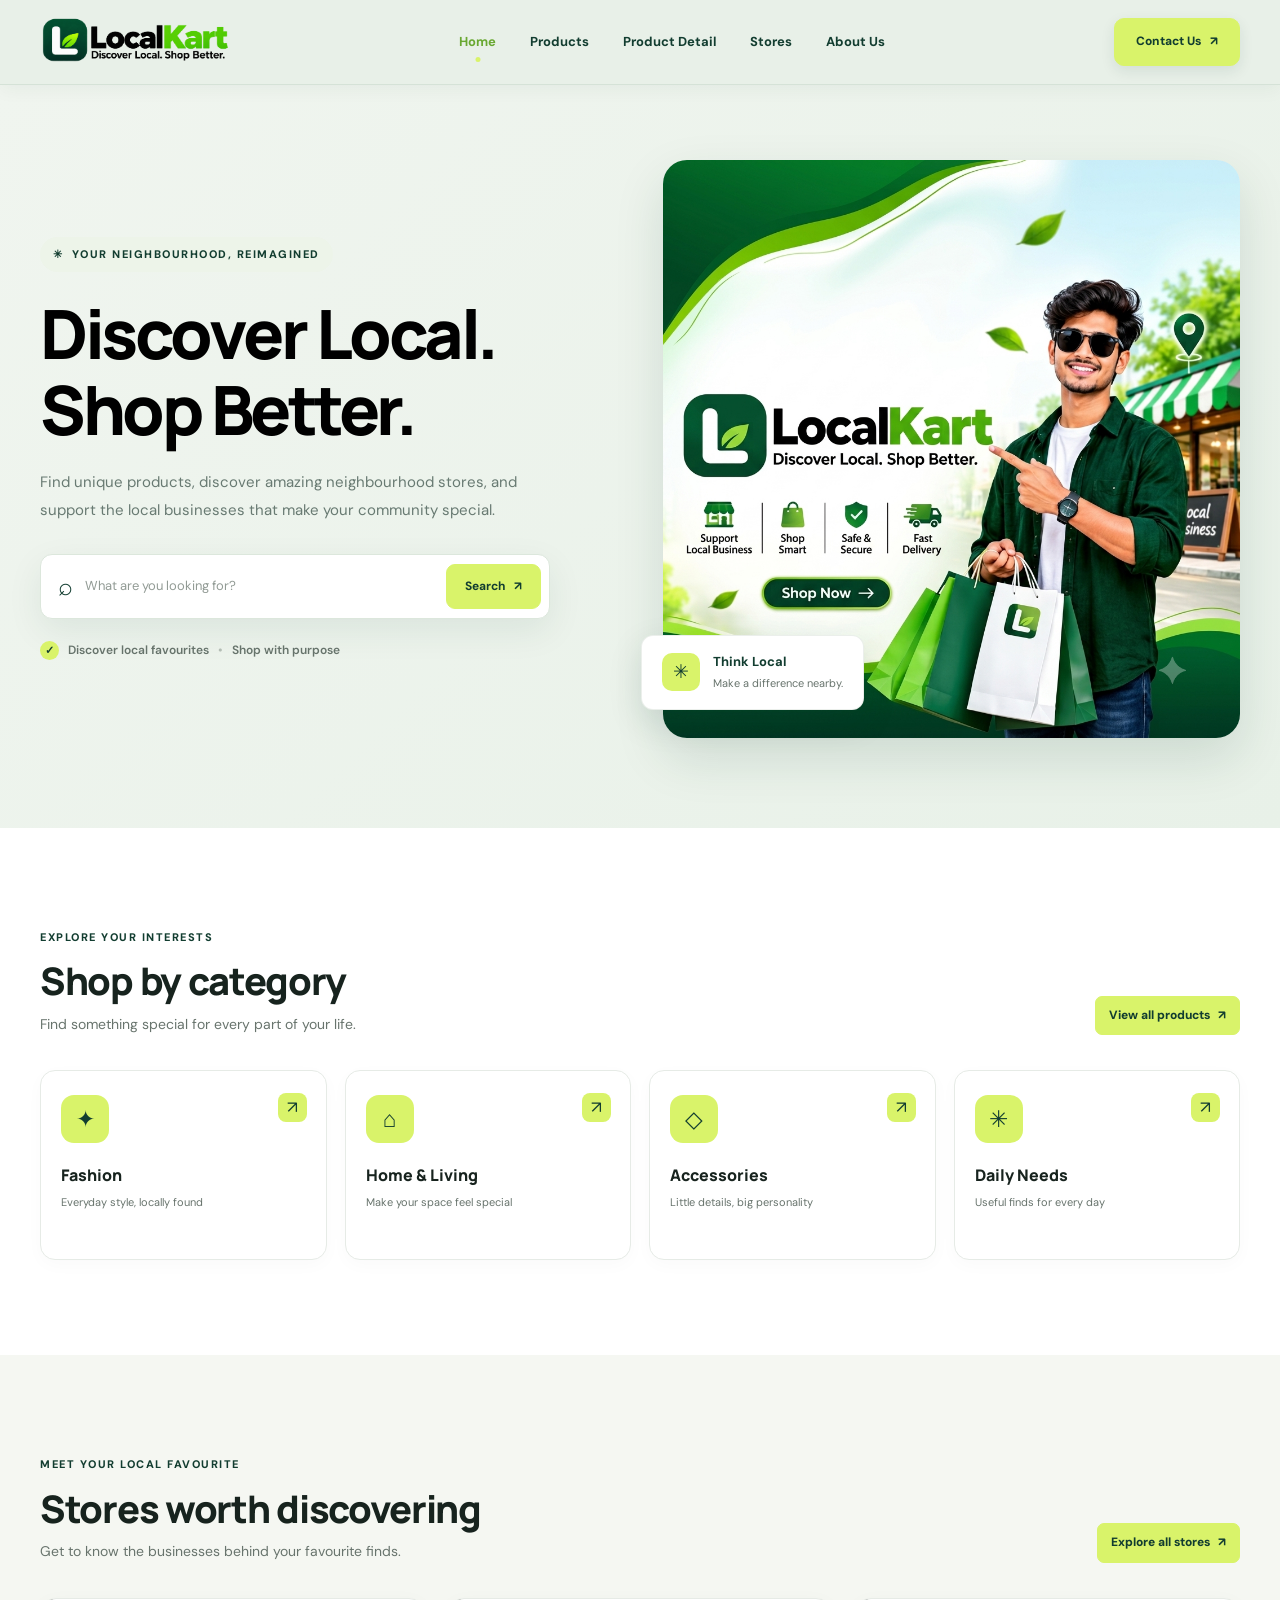
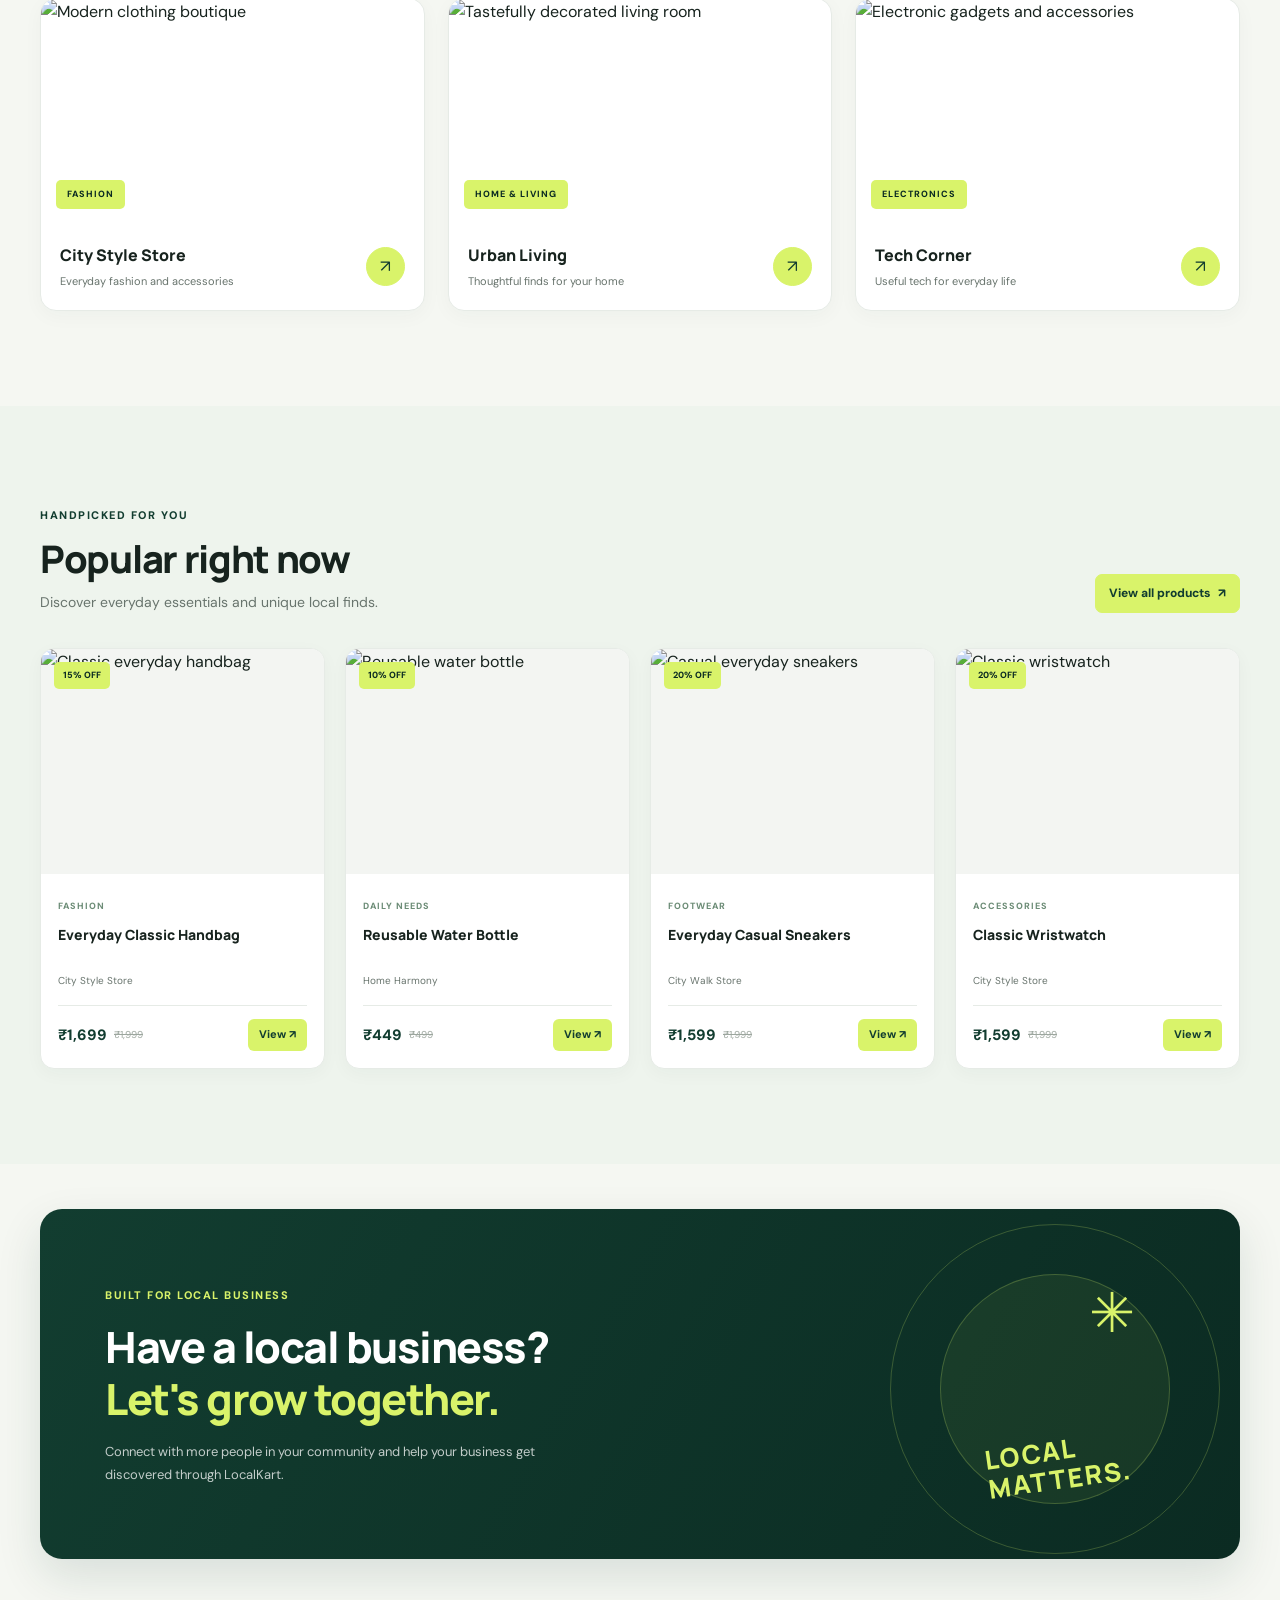
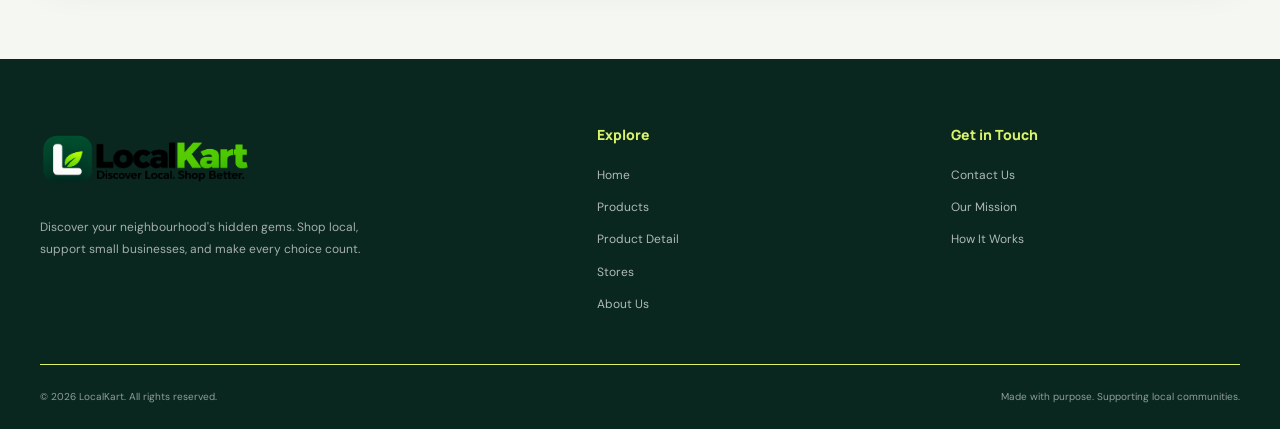
==== commit b54533aa: "Update LocalKart homepage, design and images" ====
--- a/index.html
+++ b/index.html
@@ -316,7 +316,7 @@
           <div>
 
             <span class="eyebrow">
-              MEET YOUR LOCAL FAVOURITES
+              MEET YOUR LOCAL FAVOURITE
             </span>
 
             <h2>Stores worth discovering</h2>
--- a/css/style.css
+++ b/css/style.css
@@ -1784,4 +1784,159 @@
 
 .category-card:hover .category-arrow span {
     color: #ffffff !important;
+}
+
+
+
+
+
+/* LOCALKART HERO IMAGE — SQUARE FIT FIX */
+
+.hero-visual {
+    width: 100%;
+    max-width: 650px;
+    margin-inline: auto;
+    overflow: hidden;
+}
+
+.hero-image {
+    display: block;
+    width: 100%;
+    aspect-ratio: 1 / 1;
+    height: auto;
+    object-fit: contain;
+    object-position: center;
+    border-radius: 18px;
+    box-shadow: var(--shadow);
+}
+
+/* TABLET */
+@media (max-width: 1000px) {
+    .hero-image {
+        height: auto;
+    }
+}
+
+/* MOBILE */
+@media (max-width: 760px) {
+    .hero-visual {
+        width: min(100%, 500px);
+    }
+
+    .hero-image {
+        height: auto;
+        border-radius: 18px;
+    }
+}
+
+/* SMALL MOBILE */
+@media (max-width: 520px) {
+    .hero-image {
+        height: auto;
+        border-radius: 15px;
+    }
+}
+
+/* Hero Heading - Both Lines Black */
+.hero-content h1,
+.hero-content h1 span {
+    color: #000000 !important;
+}
+
+
+
+
+
+
+
+/* =========================================
+   LOCALKART — PREMIUM HERO DESIGN
+========================================= */
+
+/* HERO LAYOUT */
+.hero-grid {
+    grid-template-columns: 1fr 1fr;
+    align-items: center;
+    gap: 45px;
+}
+
+/* HERO HEADING — BOTH BLACK */
+.hero-content h1,
+.hero-content h1 span {
+    color: #000000 !important;
+}
+
+/* HERO IMAGE AREA */
+.hero-visual {
+    position: relative;
+    width: 100%;
+    max-width: 680px;
+    margin-inline: auto;
+    overflow: visible;
+}
+
+/* HERO IMAGE */
+.hero-image {
+    display: block;
+    width: 100%;
+    height: auto;
+    aspect-ratio: 1 / 1;
+    object-fit: contain;
+    object-position: center;
+    border-radius: 24px;
+    box-shadow: 0 20px 50px rgba(18, 61, 48, 0.13);
+}
+
+/* IMAGE NOTE */
+.hero-image-note {
+    left: -22px;
+    bottom: 28px;
+    z-index: 2;
+}
+
+/* TABLET */
+@media (max-width: 1000px) {
+    .hero-grid {
+        grid-template-columns: 1fr 0.95fr;
+        gap: 25px;
+    }
+
+    .hero-visual {
+        max-width: 520px;
+    }
+}
+
+/* MOBILE */
+@media (max-width: 760px) {
+    .hero-grid {
+        grid-template-columns: 1fr;
+        gap: 35px;
+    }
+
+    .hero-visual {
+        width: min(100%, 540px);
+    }
+
+    .hero-image {
+        width: 100%;
+        height: auto;
+        aspect-ratio: 1 / 1;
+        border-radius: 20px;
+    }
+
+    .hero-image-note {
+        left: 12px;
+        bottom: 18px;
+    }
+}
+
+/* SMALL MOBILE */
+@media (max-width: 520px) {
+    .hero-visual {
+        width: 100%;
+    }
+
+    .hero-image {
+        border-radius: 15px;
+    }
 }
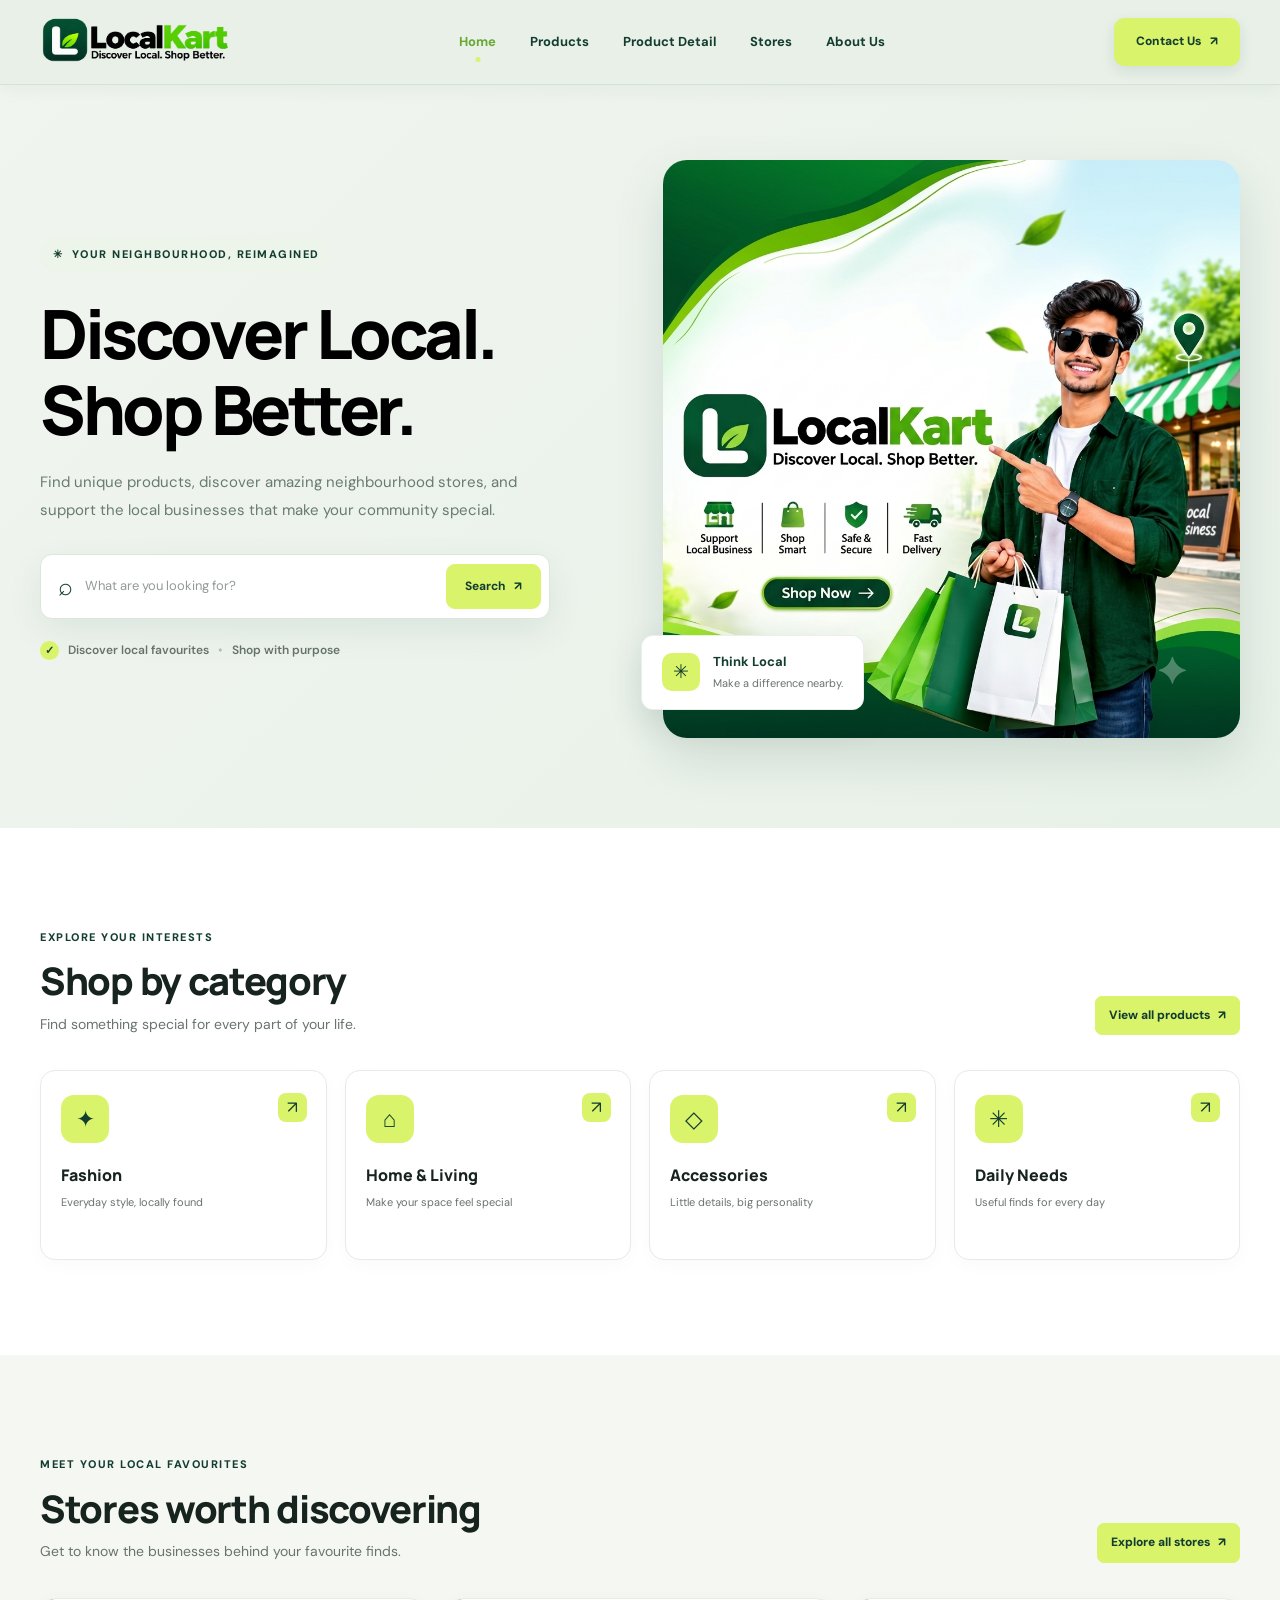
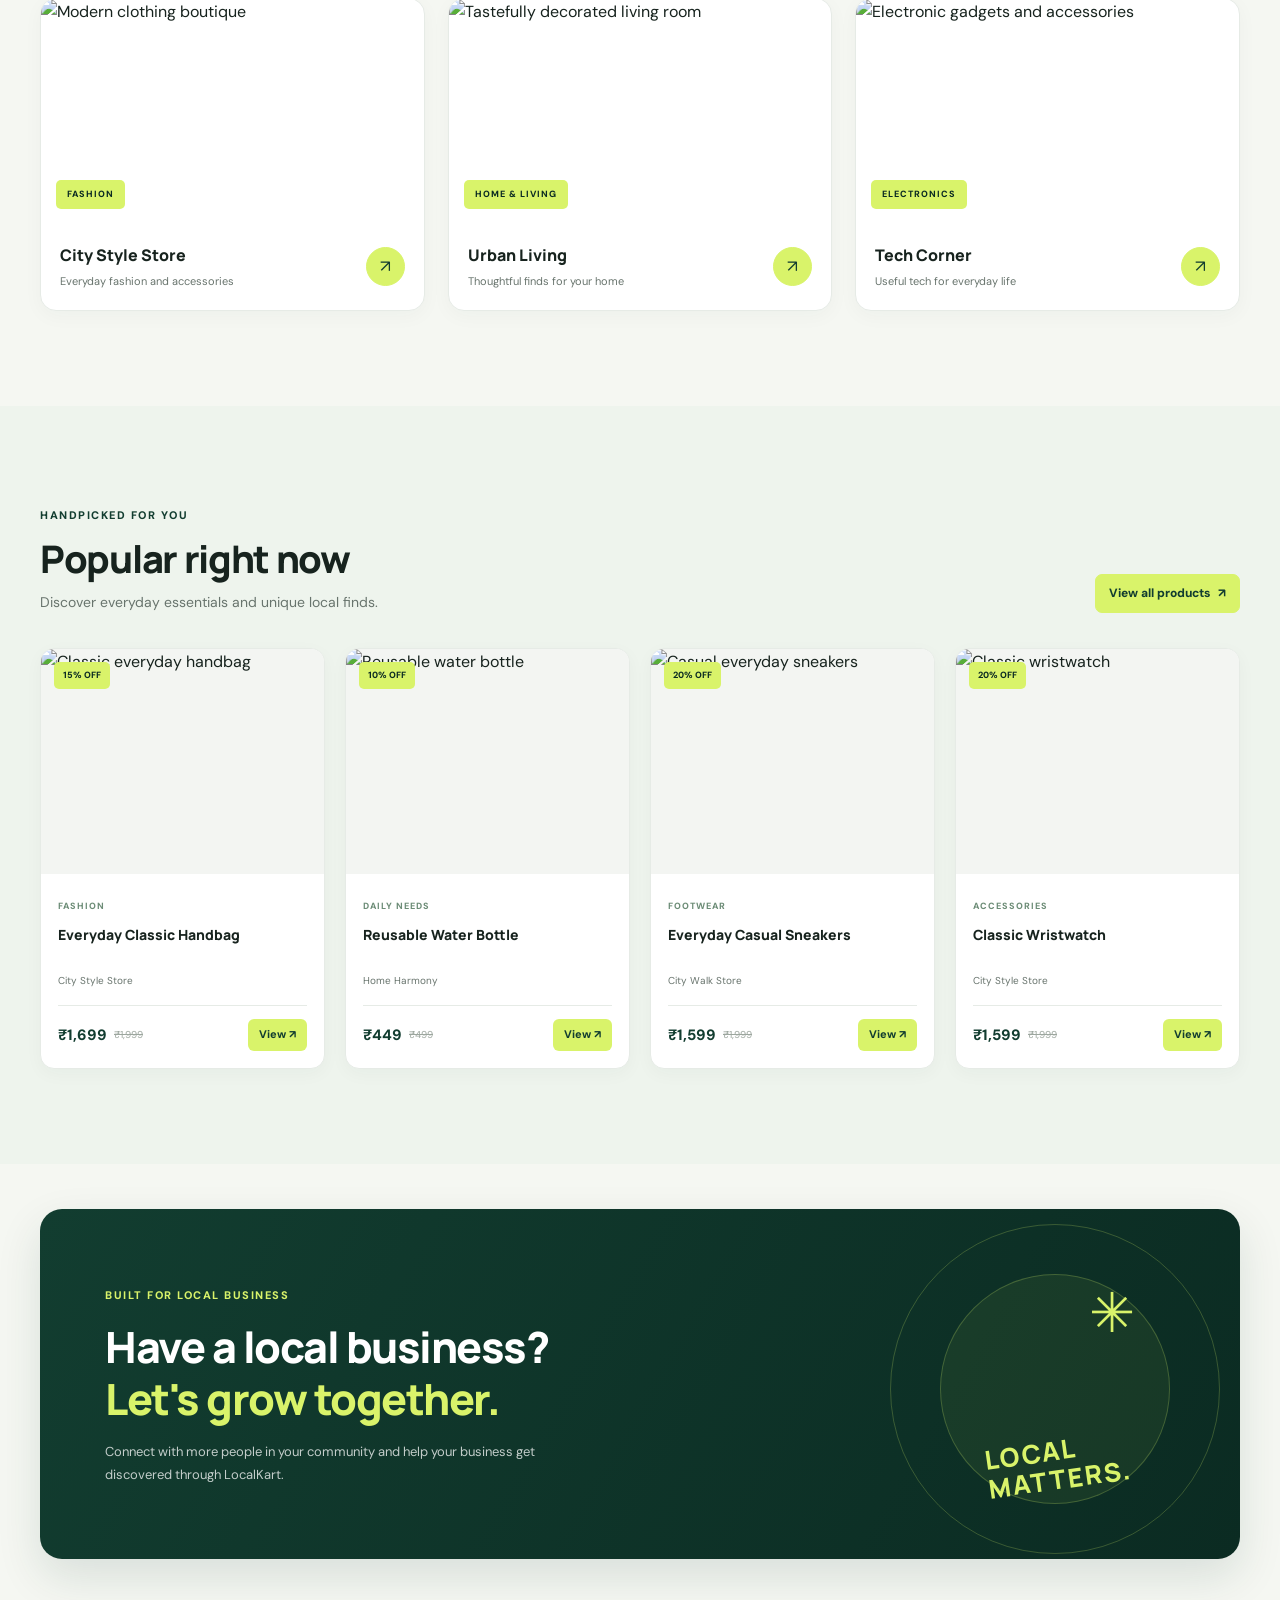
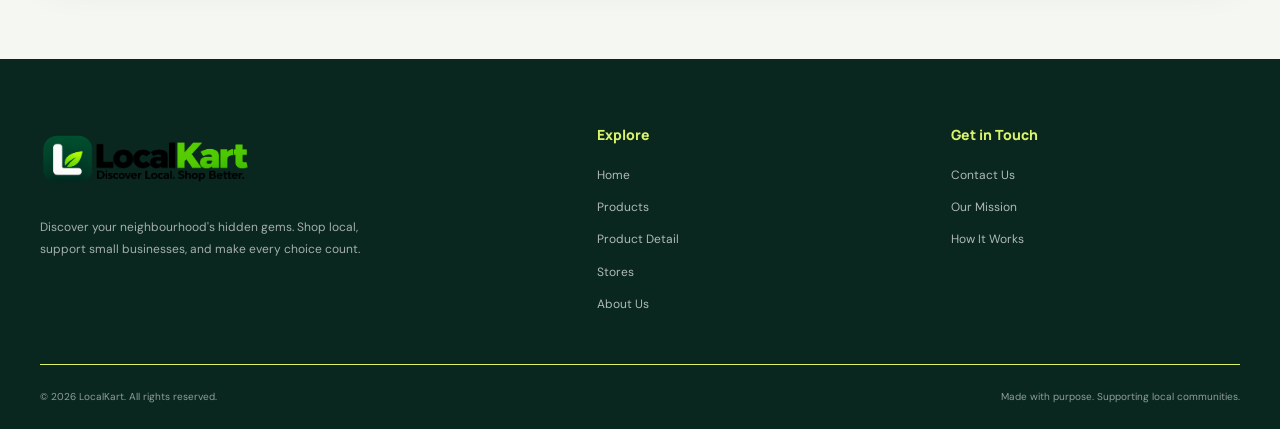
==== commit 8e38df85: "update lacalkart project" ====
--- a/index.html
+++ b/index.html
@@ -316,7 +316,7 @@
           <div>
 
             <span class="eyebrow">
-              MEET YOUR LOCAL FAVOURITE
+              MEET YOUR LOCAL FAVOURITES
             </span>
 
             <h2>Stores worth discovering</h2>
